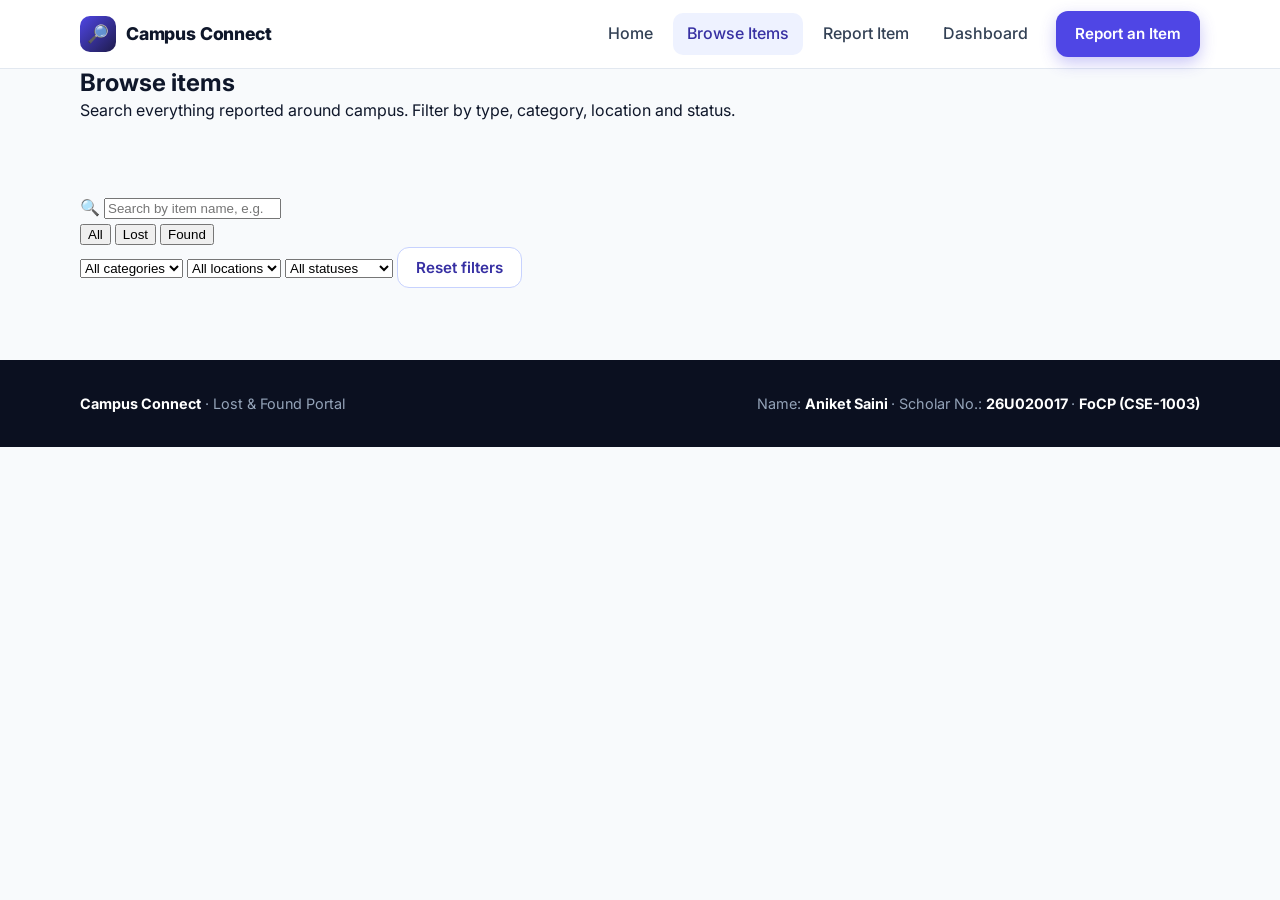
==== browse.html @ f58cfee0 "Add browse.html for item browsing functionality This file contains the HTML structure for the Browse" ====
<!DOCTYPE html>
<html lang="en">
<head>
  <meta charset="UTF-8">
  <meta name="viewport" content="width=device-width, initial-scale=1.0">
  <title>Browse Items - Campus Connect</title>
  <meta name="theme-color" content="#1e1b4b">
  <link rel="icon" href="data:image/svg+xml,<svg xmlns=%22http://www.w3.org/2000/svg%22 viewBox=%220 0 100 100%22><text y=%22.9em%22 font-size=%2290%22>🔎</text></svg>">
  <link rel="preconnect" href="https://fonts.googleapis.com">
  <link rel="preconnect" href="https://fonts.gstatic.com" crossorigin>
  <link href="https://fonts.googleapis.com/css2?family=Inter:wght@400;500;600;700;800&display=swap" rel="stylesheet">
  <link rel="stylesheet" href="css/style.css">
  <link rel="stylesheet" href="css/pages.css">
</head>
<body>

  <!-- ===== NAVBAR ===== -->
  <header class="navbar">
    <div class="container nav-inner">
      <a href="index.html" class="brand">
        <span class="brand-mark">🔎</span>
        <span>Campus Connect</span>
      </a>
      <button class="nav-toggle" id="navToggle" aria-label="Open menu" aria-expanded="false">☰</button>
      <nav class="nav-links" id="navLinks">
        <a href="index.html">Home</a>
        <a href="browse.html" class="active">Browse Items</a>
        <a href="report.html">Report Item</a>
        <a href="dashboard.html">Dashboard</a>
        <a href="report.html" class="btn btn-primary">Report an Item</a>
      </nav>
    </div>
  </header>

  <!-- ===== PAGE HEADER ===== -->
  <section class="page-head">
    <div class="container">
      <h1>Browse items</h1>
      <p>Search everything reported around campus. Filter by type, category, location and status.</p>
    </div>
  </section>

  <!-- ===== SEARCH, FILTERS AND RESULTS ===== -->
  <section class="section browse-section">
    <div class="container">

      <div class="toolbar">
        <div class="search-box">
          <span aria-hidden="true">🔍</span>
          <input type="search" id="searchInput" placeholder="Search by item name, e.g. calculator" aria-label="Search items" autocomplete="off">
        </div>

        <div class="segmented" id="typeTabs" role="group" aria-label="Filter by lost or found">
          <button type="button" class="seg active" data-type="all" aria-pressed="true">All</button>
          <button type="button" class="seg" data-type="lost" aria-pressed="false">Lost</button>
          <button type="button" class="seg" data-type="found" aria-pressed="false">Found</button>
        </div>

        <div class="filters">
          <select id="categoryFilter" aria-label="Filter by category">
            <option value="all">All categories</option>
          </select>
          <select id="locationFilter" aria-label="Filter by location">
            <option value="all">All locations</option>
          </select>
          <select id="statusFilter" aria-label="Filter by status">
            <option value="all">All statuses</option>
            <option value="open">Open</option>
            <option value="pending">Claim pending</option>
            <option value="returned">Returned</option>
          </select>
          <button type="button" class="btn btn-outline" id="resetBtn">Reset filters</button>
        </div>
      </div>

      <div class="results-bar"><span id="resultCount"></span></div>

      <div class="items-grid" id="itemsGrid"></div>

      <div class="empty" id="emptyState" hidden>
        <div class="empty-icon" aria-hidden="true">🕵️</div>
        <h3>No items match your search</h3>
        <p>Try a different keyword, or clear your filters. If you can't find it, report it so others can help.</p>
        <div class="empty-actions">
          <button type="button" class="btn btn-outline" id="emptyResetBtn">Clear filters</button>
          <a href="report.html" class="btn btn-primary">Report an item</a>
        </div>
      </div>

    </div>
  </section>

  <!-- ===== FOOTER ===== -->
  <footer class="footer">
    <div class="container footer-inner">
      <div><strong>Campus Connect</strong> · Lost &amp; Found Portal</div>
      <div>
        Name: <strong>Aniket Saini </strong> ·
        Scholar No.: <strong>26U020017 </strong> ·
        <strong>FoCP (CSE-1003)</strong>
      </div>
    </div>
  </footer>

  <script src="js/data.js"></script>
  <script src="js/main.js"></script>
  <script src="js/browse.js"></script>
</body>
</html>
---- css/style.css ----
/* ===== Campus Connect - Design system (shared by all pages) ===== */
:root {
  --indigo-900: #1e1b4b;
  --indigo-700: #3730a3;
  --indigo-600: #4f46e5;
  --indigo-50: #eef2ff;
  --amber-500: #f59e0b;
  --amber-100: #fef3c7;
  --amber-700: #b45309;
  --green-600: #059669;
  --green-100: #d1fae5;
  --green-800: #065f46;
  --ink: #0f172a;
  --muted: #64748b;
  --line: #e2e8f0;
  --bg: #f8fafc;
  --card: #ffffff;
  --radius: 16px;
  --shadow: 0 1px 2px rgba(15, 23, 42, 0.06), 0 10px 28px rgba(15, 23, 42, 0.08);
}

*, *::before, *::after { box-sizing: border-box; }
html { scroll-behavior: smooth; }
body {
  margin: 0;
  font-family: "Inter", system-ui, -apple-system, "Segoe UI", Roboto, sans-serif;
  color: var(--ink);
  background: var(--bg);
  line-height: 1.6;
  -webkit-font-smoothing: antialiased;
}
a { color: inherit; text-decoration: none; }
h1, h2, h3 { line-height: 1.2; margin: 0; }
p { margin: 0; }

.container { width: min(1120px, 92%); margin-inline: auto; }
.section { padding: 72px 0; }
.section-head { text-align: center; max-width: 620px; margin: 0 auto 40px; }
.eyebrow {
  display: inline-block;
  font-size: 0.8rem;
  font-weight: 700;
  letter-spacing: 0.08em;
  text-transform: uppercase;
  color: var(--indigo-600);
  margin-bottom: 10px;
}
.section-head h2 { font-size: clamp(1.6rem, 3vw, 2.2rem); letter-spacing: -0.02em; }
.section-head p { color: var(--muted); margin-top: 10px; }

/* ===== Buttons ===== */
.btn {
  display: inline-flex;
  align-items: center;
  justify-content: center;
  gap: 8px;
  padding: 10px 18px;
  border-radius: 12px;
  font-family: inherit;
  font-weight: 600;
  font-size: 0.95rem;
  border: 1px solid transparent;
  cursor: pointer;
  transition: transform 0.15s, box-shadow 0.2s, background 0.2s;
}
.btn:hover { transform: translateY(-1px); }
.btn-lg { padding: 14px 24px; font-size: 1rem; }
.btn-primary { background: var(--indigo-600); color: #fff; box-shadow: 0 6px 16px rgba(79, 70, 229, 0.3); }
.btn-primary:hover { background: var(--indigo-700); }
.btn-amber { background: var(--amber-500); color: #1f1300; box-shadow: 0 6px 16px rgba(245, 158, 11, 0.35); }
.btn-amber:hover { background: #fbbf24; }
.btn-light { background: rgba(255, 255, 255, 0.12); color: #fff; border-color: rgba(255, 255, 255, 0.35); }
.btn-light:hover { background: rgba(255, 255, 255, 0.22); }
.btn-outline { background: #fff; color: var(--indigo-700); border-color: #c7d2fe; }
.btn-outline:hover { background: var(--indigo-50); }

/* ===== Navbar ===== */
.navbar {
  position: sticky;
  top: 0;
  z-index: 50;
  background: rgba(255, 255, 255, 0.9);
  backdrop-filter: blur(10px);
  border-bottom: 1px solid var(--line);
}
.nav-inner { display: flex; align-items: center; justify-content: space-between; height: 68px; }
.brand { display: flex; align-items: center; gap: 10px; font-weight: 800; font-size: 1.1rem; letter-spacing: -0.01em; }
.brand-mark {
  width: 36px; height: 36px;
  border-radius: 10px;
  background: linear-gradient(135deg, var(--indigo-600), var(--indigo-900));
  display: grid; place-items: center;
  font-size: 1.1rem;
}
.nav-links { display: flex; align-items: center; gap: 6px; }
.nav-links a:not(.btn) {
  padding: 8px 14px;
  border-radius: 10px;
  font-weight: 500;
  color: #334155;
  transition: background 0.2s, color 0.2s;
}
.nav-links a:not(.btn):hover,
.nav-links a.active { background: var(--indigo-50); color: var(--indigo-700); }
.nav-links .btn { margin-left: 8px; }
.nav-toggle {
  display: none;
  background: #fff;
  border: 1px solid var(--line);
  border-radius: 10px;
  width: 42px; height: 42px;
  font-size: 1.3rem;
  cursor: pointer;
}
@media (max-width: 820px) {
  .nav-toggle { display: block; }
  .nav-links {
    display: none;
    position: absolute;
    top: 68px; left: 0; right: 0;
    flex-direction: column;
    align-items: stretch;
    background: #fff;
    border-bottom: 1px solid var(--line);
    padding: 12px 4% 16px;
  }
  .nav-links.open { display: flex; }
  .nav-links .btn { margin: 8px 0 0; }
}

/* ===== Hero ===== */
.hero {
  position: relative;
  overflow: hidden;
  color: #fff;
  background: linear-gradient(135deg, var(--indigo-900) 0%, #312e81 45%, var(--indigo-600) 100%);
  padding: 84px 0 130px;
}
.hero::before, .hero::after {
  content: "";
  position: absolute;
  border-radius: 50%;
  filter: blur(60px);
  opacity: 0.35;
  pointer-events: none;
}
.hero::before { width: 380px; height: 380px; background: var(--amber-500); top: -120px; right: -80px; }
.hero::after { width: 320px; height: 320px; background: #818cf8; bottom: -140px; left: -80px; }
.hero-grid {
  position: relative;
  z-index: 1;
  display: grid;
  grid-template-columns: 1.2fr 0.8fr;
  gap: 48px;
  align-items: center;
}
.pill {
  display: inline-flex;
  align-items: center;
  gap: 8px;
  padding: 6px 14px;
  border-radius: 999px;
  background: rgba(255, 255, 255, 0.12);
  border: 1px solid rgba(255, 255, 255, 0.25);
  font-size: 0.85rem;
  font-weight: 500;
  margin-bottom: 20px;
}
.hero h1 { font-size: clamp(2.2rem, 5vw, 3.6rem); letter-spacing: -0.03em; font-weight: 800; }
.hero h1 span { color: #fcd34d; }
.lead { margin-top: 18px; font-size: 1.1rem; color: #c7d2fe; max-width: 540px; }
.hero-actions { display: flex; flex-wrap: wrap; gap: 12px; margin-top: 30px; }
.id-card {
  background: rgba(255, 255, 255, 0.1);
  border: 1px solid rgba(255, 255, 255, 0.25);
  backdrop-filter: blur(8px);
  border-radius: 20px;
  padding: 26px;
}
.id-card .label { font-size: 0.75rem; text-transform: uppercase; letter-spacing: 0.1em; color: #a5b4fc; font-weight: 700; margin-bottom: 6px; }
.id-row { padding: 12px 0; border-bottom: 1px solid rgba(255, 255, 255, 0.15); }
.id-row:last-child { border-bottom: 0; padding-bottom: 0; }
.id-row small { display: block; color: #a5b4fc; font-size: 0.78rem; }
.id-row strong { font-size: 1.1rem; }
@media (max-width: 900px) {
  .hero { padding: 56px 0 110px; }
  .hero-grid { grid-template-columns: 1fr; }
}

/* ===== Stats ===== */
.stats { position: relative; z-index: 2; margin-top: -70px; }
.stats-grid { display: grid; grid-template-columns: repeat(4, 1fr); gap: 16px; }
.stat {
  background: var(--card);
  border: 1px solid var(--line);
  border-radius: var(--radius);
  padding: 22px;
  box-shadow: var(--shadow);
  text-align: center;
}
.stat .num { font-size: 2rem; font-weight: 800; color: var(--indigo-700); letter-spacing: -0.02em; }
.stat .lbl { color: var(--muted); font-size: 0.9rem; }
@media (max-width: 700px) { .stats-grid { grid-template-columns: repeat(2, 1fr); } }

/* ===== How it works ===== */
.steps { display: grid; grid-template-columns: repeat(3, 1fr); gap: 20px; }
.step {
  background: var(--card);
  border: 1px solid var(--line);
  border-radius: var(--radius);
  padding: 28px;
  transition: transform 0.2s, box-shadow 0.2s;
}
.step:hover { transform: translateY(-4px); box-shadow: var(--shadow); }
.step-num {
  width: 44px; height: 44px;
  border-radius: 12px;
  display: grid; place-items: center;
  font-weight: 800; font-size: 1.1rem;
  background: var(--indigo-50);
  color: var(--indigo-600);
  margin-bottom: 16px;
}
.step h3 { font-size: 1.1rem; margin-bottom: 6px; }
.step p { color: var(--muted); font-size: 0.95rem; }
@media (max-width: 800px) { .steps { grid-template-columns: 1fr; } }

/* ===== Item cards ===== */
.items-grid { display: grid; grid-template-columns: repeat(auto-fill, minmax(300px, 1fr)); gap: 20px; }
.item-card {
  display: flex;
  flex-direction: column;
  background: var(--card);
  border: 1px solid var(--line);
  border-radius: var(--radius);
  padding: 20px;
  transition: transform 0.2s, box-shadow 0.2s, border-color 0.2s;
  animation: fadeUp 0.5s ease both;
}
.item-card:hover { transform: translateY(-4px); box-shadow: var(--shadow); border-color: #c7d2fe; }
.item-top { display: flex; justify-content: space-between; align-items: center; margin-bottom: 14px; }
.badge {
  padding: 3px 12px;
  border-radius: 999px;
  font-size: 0.75rem;
  font-weight: 700;
  text-transform: uppercase;
  letter-spacing: 0.06em;
}
.badge-lost { background: var(--amber-100); color: var(--amber-700); }
.badge-found { background: var(--green-100); color: var(--green-800); }
.item-date { font-size: 0.8rem; color: var(--muted); }
.item-body { display: flex; gap: 14px; }
.item-icon {
  flex: none;
  width: 52px; height: 52px;
  border-radius: 14px;
  background: var(--indigo-50);
  display: grid; place-items: center;
  font-size: 1.6rem;
}
.item-title { font-size: 1.05rem; font-weight: 700; }
.item-meta { color: var(--muted); font-size: 0.85rem; margin-top: 2px; }
.item-desc {
  color: #475569;
  font-size: 0.92rem;
  margin: 14px 0;
  display: -webkit-box;
  -webkit-line-clamp: 2;
  -webkit-box-orient: vertical;
  overflow: hidden;
}
.item-foot {
  margin-top: auto;
  display: flex;
  justify-content: space-between;
  align-items: center;
  padding-top: 14px;
  border-top: 1px solid var(--line);
}
.status { font-size: 0.8rem; font-weight: 600; display: inline-flex; align-items: center; gap: 6px; }
.status::before { content: ""; width: 8px; height: 8px; border-radius: 50%; background: currentColor; }
.status-open { color: var(--indigo-600); }
.status-pending { color: #d97706; }
.status-returned { color: var(--green-600); }
.item-link { font-size: 0.88rem; font-weight: 600; color: var(--indigo-600); }
.item-link:hover { text-decoration: underline; }

/* ===== Privacy section ===== */
.privacy {
  background: var(--indigo-900);
  color: #fff;
  border-radius: 24px;
  padding: 48px;
  display: grid;
  grid-template-columns: 1fr 1fr;
  gap: 36px;
  align-items: center;
}
.privacy h2 { font-size: clamp(1.5rem, 3vw, 2rem); letter-spacing: -0.02em; }
.privacy p { color: #c7d2fe; margin-top: 10px; }
.checklist { list-style: none; margin: 0; padding: 0; display: grid; gap: 12px; }
.checklist li {
  display: flex;
  gap: 12px;
  align-items: flex-start;
  background: rgba(255, 255, 255, 0.08);
  border: 1px solid rgba(255, 255, 255, 0.15);
  padding: 14px 16px;
  border-radius: 14px;
  font-size: 0.95rem;
}
.tick {
  flex: none;
  width: 24px; height: 24px;
  border-radius: 50%;
  background: var(--amber-500);
  color: #1f1300;
  display: grid; place-items: center;
  font-weight: 800; font-size: 0.8rem;
}
@media (max-width: 800px) { .privacy { grid-template-columns: 1fr; padding: 30px; } }

/* ===== CTA + footer ===== */
.cta { text-align: center; padding: 20px 0 80px; }
.cta h2 { font-size: clamp(1.6rem, 3vw, 2.2rem); letter-spacing: -0.02em; }
.cta p { color: var(--muted); margin-top: 8px; }
.cta .hero-actions { justify-content: center; }
.footer { background: #0b1020; color: #94a3b8; padding: 32px 0; font-size: 0.9rem; }
.footer-inner { display: flex; flex-wrap: wrap; justify-content: space-between; gap: 12px; }
.footer strong { color: #fff; }

/* ===== Animation ===== */
@keyframes fadeUp {
  from { opacity: 0; transform: translateY(14px); }
  to { opacity: 1; transform: none; }
}
.fade-up { animation: fadeUp 0.7s ease both; }
@media (prefers-reduced-motion: reduce) {
  * { animation: none !important; transition: none !important; }
}
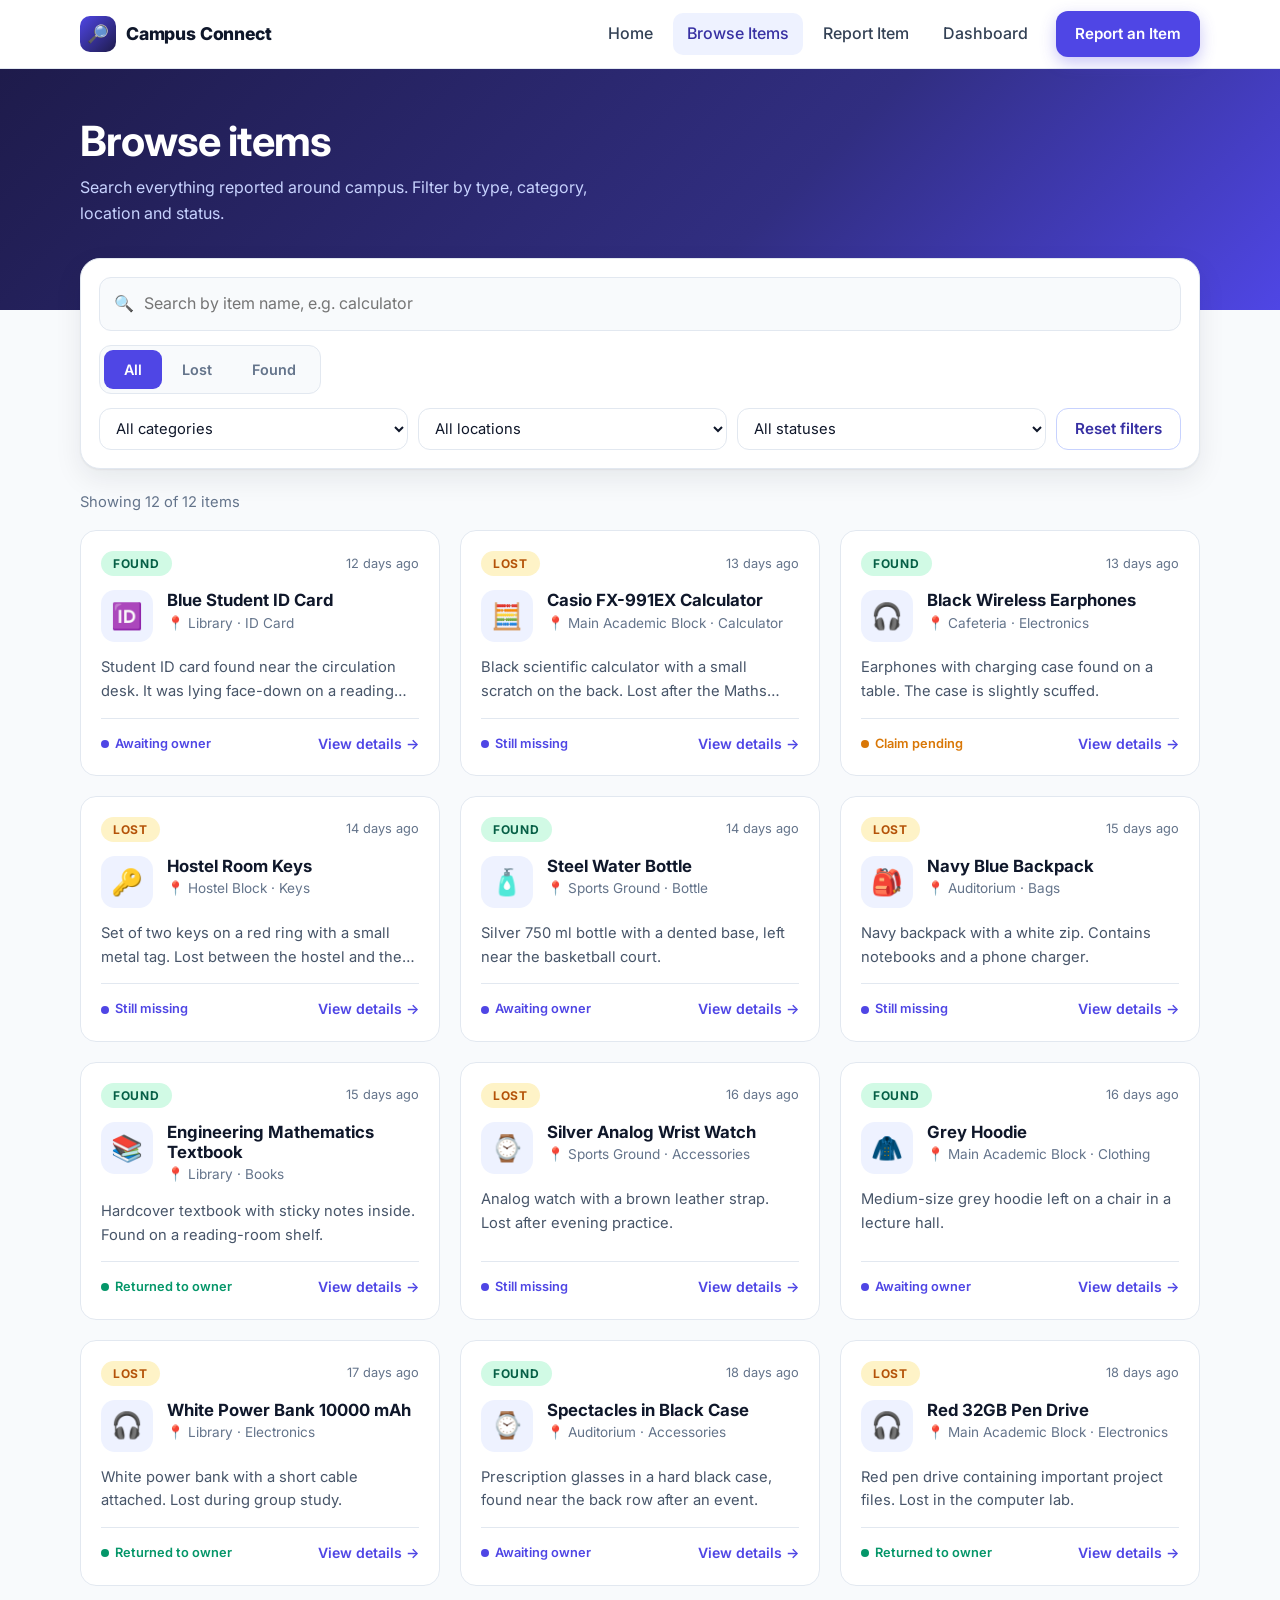
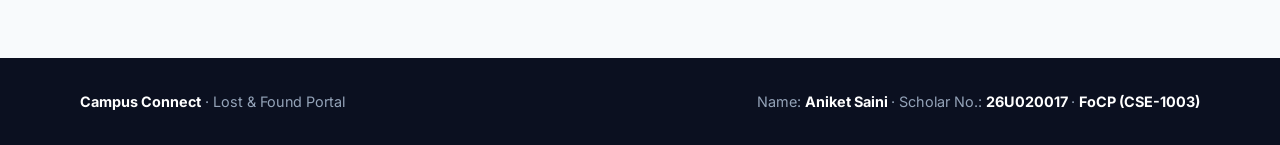
==== commit 756134a1: "Add store.js script to browse.html" ====
--- a/browse.html
+++ b/browse.html
@@ -103,6 +103,7 @@
   </footer>
 
   <script src="js/data.js"></script>
+  <script src="js/store.js"></script>
   <script src="js/main.js"></script>
   <script src="js/browse.js"></script>
 </body>
--- a/css/pages.css
+++ b/css/pages.css
@@ -0,0 +1,107 @@
+/* ===== Campus Connect - styles shared by inner pages ===== */
+
+.page-head {
+  background: linear-gradient(135deg, var(--indigo-900) 0%, #312e81 60%, var(--indigo-600) 100%);
+  color: #fff;
+  padding: 48px 0 84px;
+}
+.page-head h1 { font-size: clamp(1.8rem, 4vw, 2.6rem); letter-spacing: -0.02em; }
+.page-head p { color: #c7d2fe; margin-top: 8px; max-width: 560px; }
+
+.browse-section { padding-top: 0; }
+
+/* ===== Toolbar (search + filters) ===== */
+.toolbar {
+  position: relative;
+  z-index: 2;
+  margin-top: -52px;
+  background: var(--card);
+  border: 1px solid var(--line);
+  border-radius: 20px;
+  box-shadow: var(--shadow);
+  padding: 18px;
+  display: grid;
+  gap: 14px;
+}
+.search-box {
+  display: flex;
+  align-items: center;
+  gap: 10px;
+  background: var(--bg);
+  border: 1px solid var(--line);
+  border-radius: 12px;
+  padding: 0 14px;
+  transition: border-color 0.2s, box-shadow 0.2s;
+}
+.search-box:focus-within {
+  border-color: var(--indigo-600);
+  box-shadow: 0 0 0 3px rgba(79, 70, 229, 0.15);
+}
+.search-box input {
+  flex: 1;
+  border: 0;
+  outline: 0;
+  background: transparent;
+  font: inherit;
+  padding: 13px 0;
+  color: var(--ink);
+}
+
+.segmented {
+  display: inline-flex;
+  background: var(--bg);
+  border: 1px solid var(--line);
+  border-radius: 12px;
+  padding: 4px;
+  width: fit-content;
+}
+.seg {
+  border: 0;
+  background: transparent;
+  font: inherit;
+  font-weight: 600;
+  font-size: 0.9rem;
+  color: var(--muted);
+  padding: 8px 20px;
+  border-radius: 9px;
+  cursor: pointer;
+  transition: background 0.2s, color 0.2s;
+}
+.seg:hover { color: var(--ink); }
+.seg.active { background: var(--indigo-600); color: #fff; }
+
+.filters { display: flex; flex-wrap: wrap; gap: 10px; }
+.filters select {
+  flex: 1 1 160px;
+  font: inherit;
+  font-size: 0.92rem;
+  color: var(--ink);
+  background: #fff;
+  border: 1px solid var(--line);
+  border-radius: 12px;
+  padding: 10px 12px;
+  cursor: pointer;
+}
+.filters select:focus {
+  outline: 0;
+  border-color: var(--indigo-600);
+  box-shadow: 0 0 0 3px rgba(79, 70, 229, 0.15);
+}
+
+.results-bar { margin: 22px 0 16px; color: var(--muted); font-size: 0.92rem; }
+
+/* ===== Empty state ===== */
+.empty {
+  text-align: center;
+  background: var(--card);
+  border: 1px dashed #c7d2fe;
+  border-radius: 20px;
+  padding: 56px 24px;
+  max-width: 560px;
+  margin: 24px auto 0;
+}
+.empty[hidden] { display: none; }
+.empty-icon { font-size: 2.8rem; }
+.empty h3 { margin: 10px 0 6px; font-size: 1.2rem; }
+.empty p { color: var(--muted); }
+.empty-actions { display: flex; flex-wrap: wrap; justify-content: center; gap: 10px; margin-top: 20px; }
